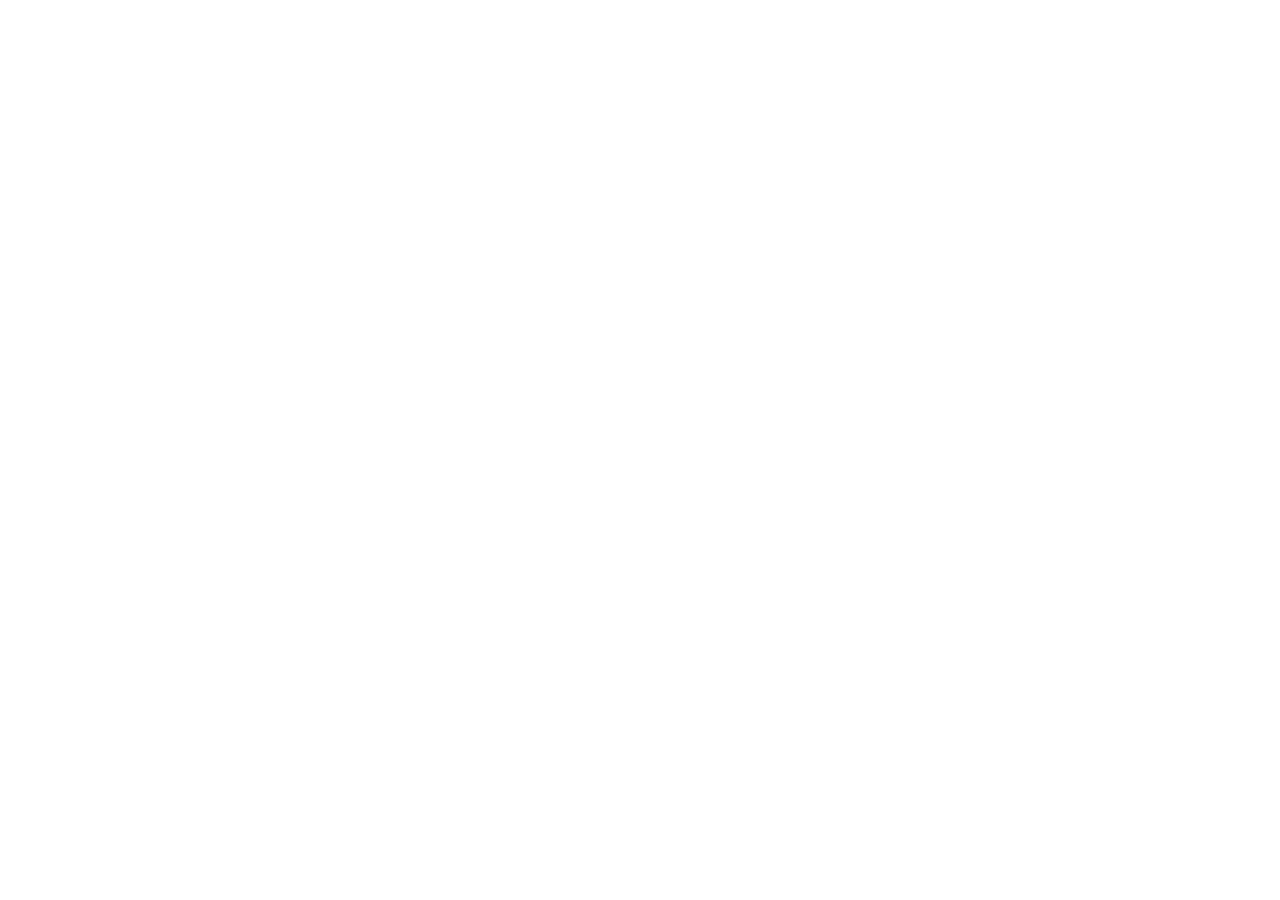
==== remote.html @ 9c7eb5ee "Add files via upload" ====
<!DOCTYPE html>
<html>
<head>
    <meta charset='utf-8'>
    <meta http-equiv='X-UA-Compatible' content='IE=edge'>
    <title>Page Title</title>
    <meta name='viewport' content='width=device-width, initial-scale=1'>
    <link rel='stylesheet' type='text/css' media='screen' href='remote.css'>
    <script src='main.js'></script>
</head>
<body>
    
</body>
</html>
---- remote.css ----
a {
    text-decoration: none !important;
}
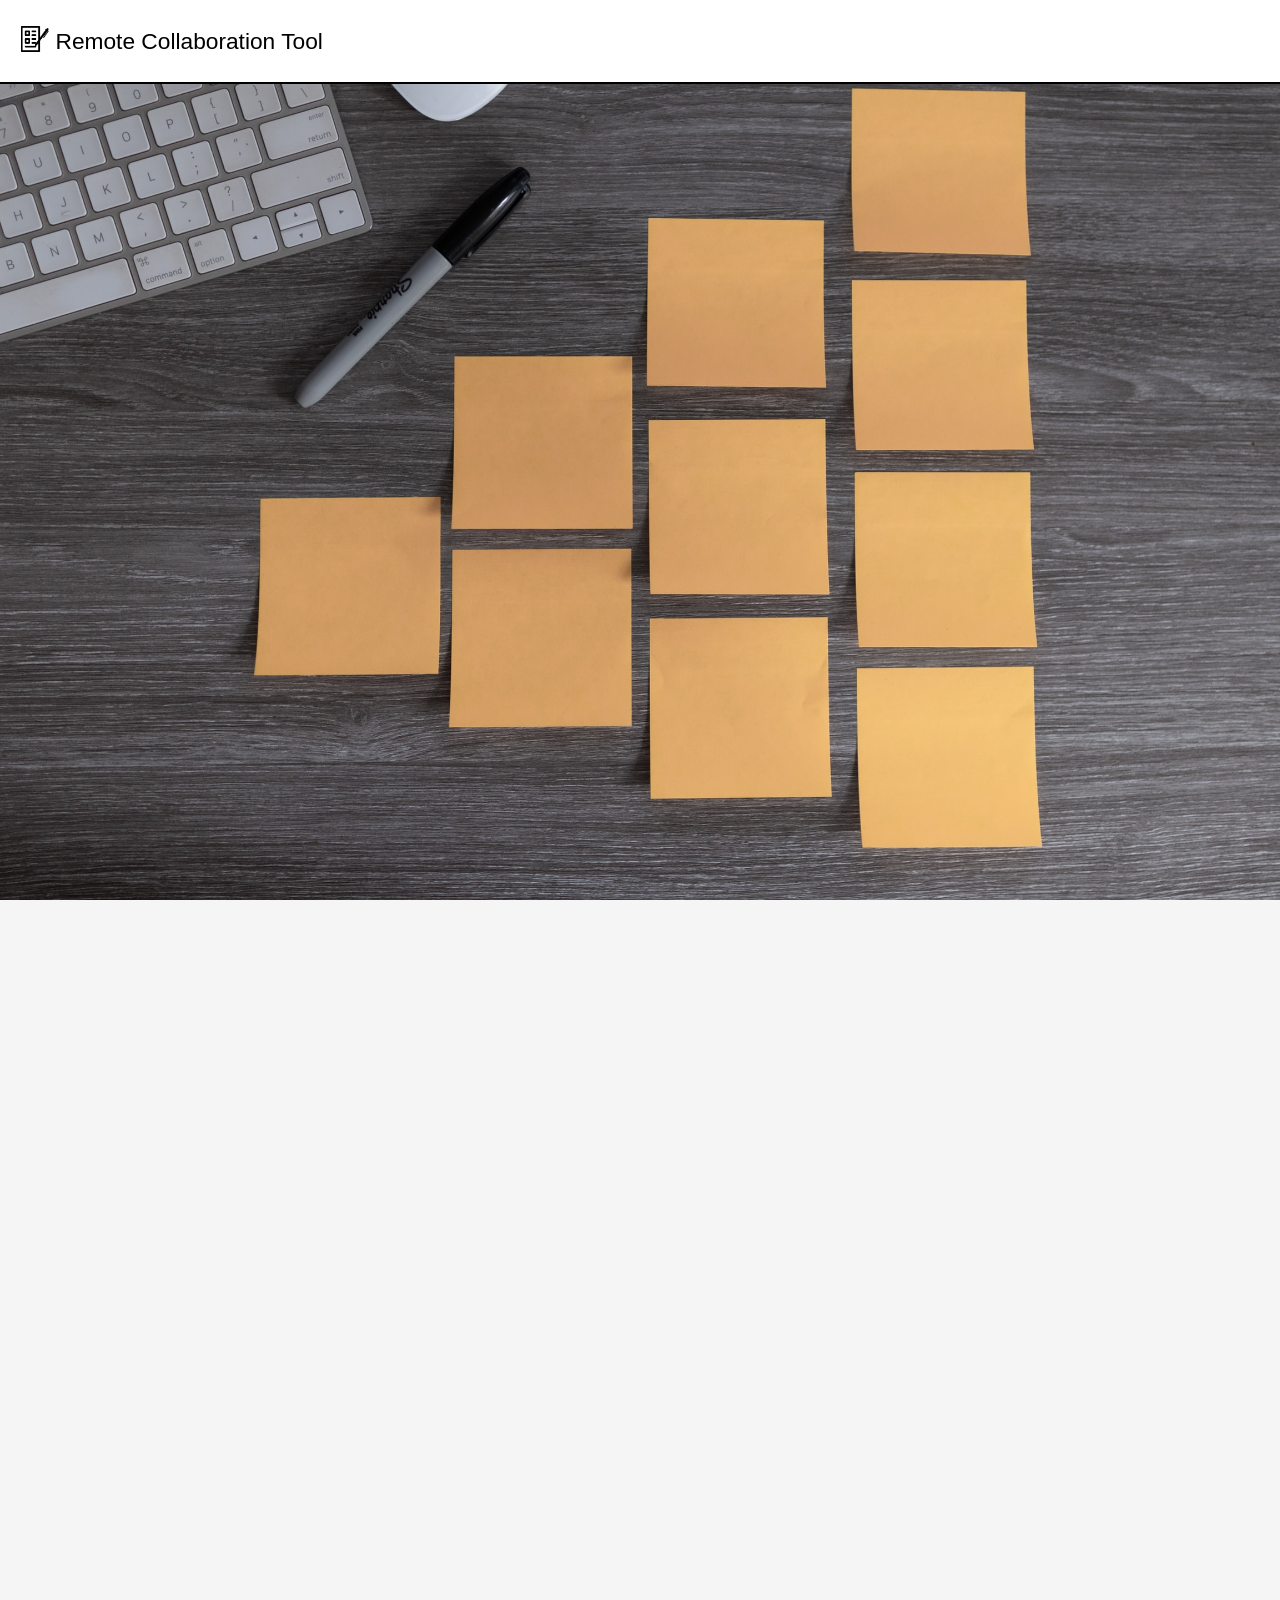
==== commit 40cefc78: "New commit" ====
--- a/remote.html
+++ b/remote.html
@@ -1,14 +1,33 @@
 <!DOCTYPE html>
 <html>
 <head>
-    <meta charset='utf-8'>
-    <meta http-equiv='X-UA-Compatible' content='IE=edge'>
-    <title>Page Title</title>
-    <meta name='viewport' content='width=device-width, initial-scale=1'>
+    
+    <title>Collaboration Tool</title>
+    <link rel="icon">
+    <link rel="icon" href="Screenshot (163).png">
     <link rel='stylesheet' type='text/css' media='screen' href='remote.css'>
     <script src='main.js'></script>
+    <link href="https://fonts.googleapis.com/css2?family=Josefin+Sans:wght@300&display=swap" rel="stylesheet">
+    <link rel="stylesheet" href="https://stackpath.bootstrapcdn.com/bootstrap/4.5.0/css/bootstrap.min.css" integrity="sha384-9aIt2nRpC12Uk9gS9baDl411NQApFmC26EwAOH8WgZl5MYYxFfc+NcPb1dKGj7Sk" crossorigin="anonymous">
 </head>
 <body>
-    
+
+    <!-- NAVBAR -->
+<nav class="navbar navbar-dark bg-dark" id="navigation">
+    <a class="navbar-brand" id="brand" href="#home">
+      <img src="Screenshot (163).png" width="30" height="30" class="d-inline-block align-top" alt="logo can't load">
+      Remote Collaboration Tool
+    </a>
+  </nav>
+    <!-- END OF NAVBAR -->
+
+<div id="home">
+
+</div>
+
+<div id="about">
+
+</div>
+
 </body>
 </html>
--- a/remote.css
+++ b/remote.css
@@ -1,3 +1,27 @@
-a {
-    text-decoration: none !important;
+html{
+    scroll-behavior: smooth;
+}
+body {
+    font-family: 'Josefin Sans', sans-serif;
+}
+#brand {
+    color: black !important;
+    font-size: 142%;
+}
+#navigation {
+    position: fixed;
+    padding: 1.5%;
+    border-bottom: 2px solid black;
+    width: 100%;
+    background-color: white !important;
+}
+#home {
+    background-attachment: fixed;
+    background-image: url(twoimg.jpg);
+    background-size: cover !important;
+    height: 100vh;
+}
+#about {
+    height: 100vh;   
+    background-color: whitesmoke;
 }
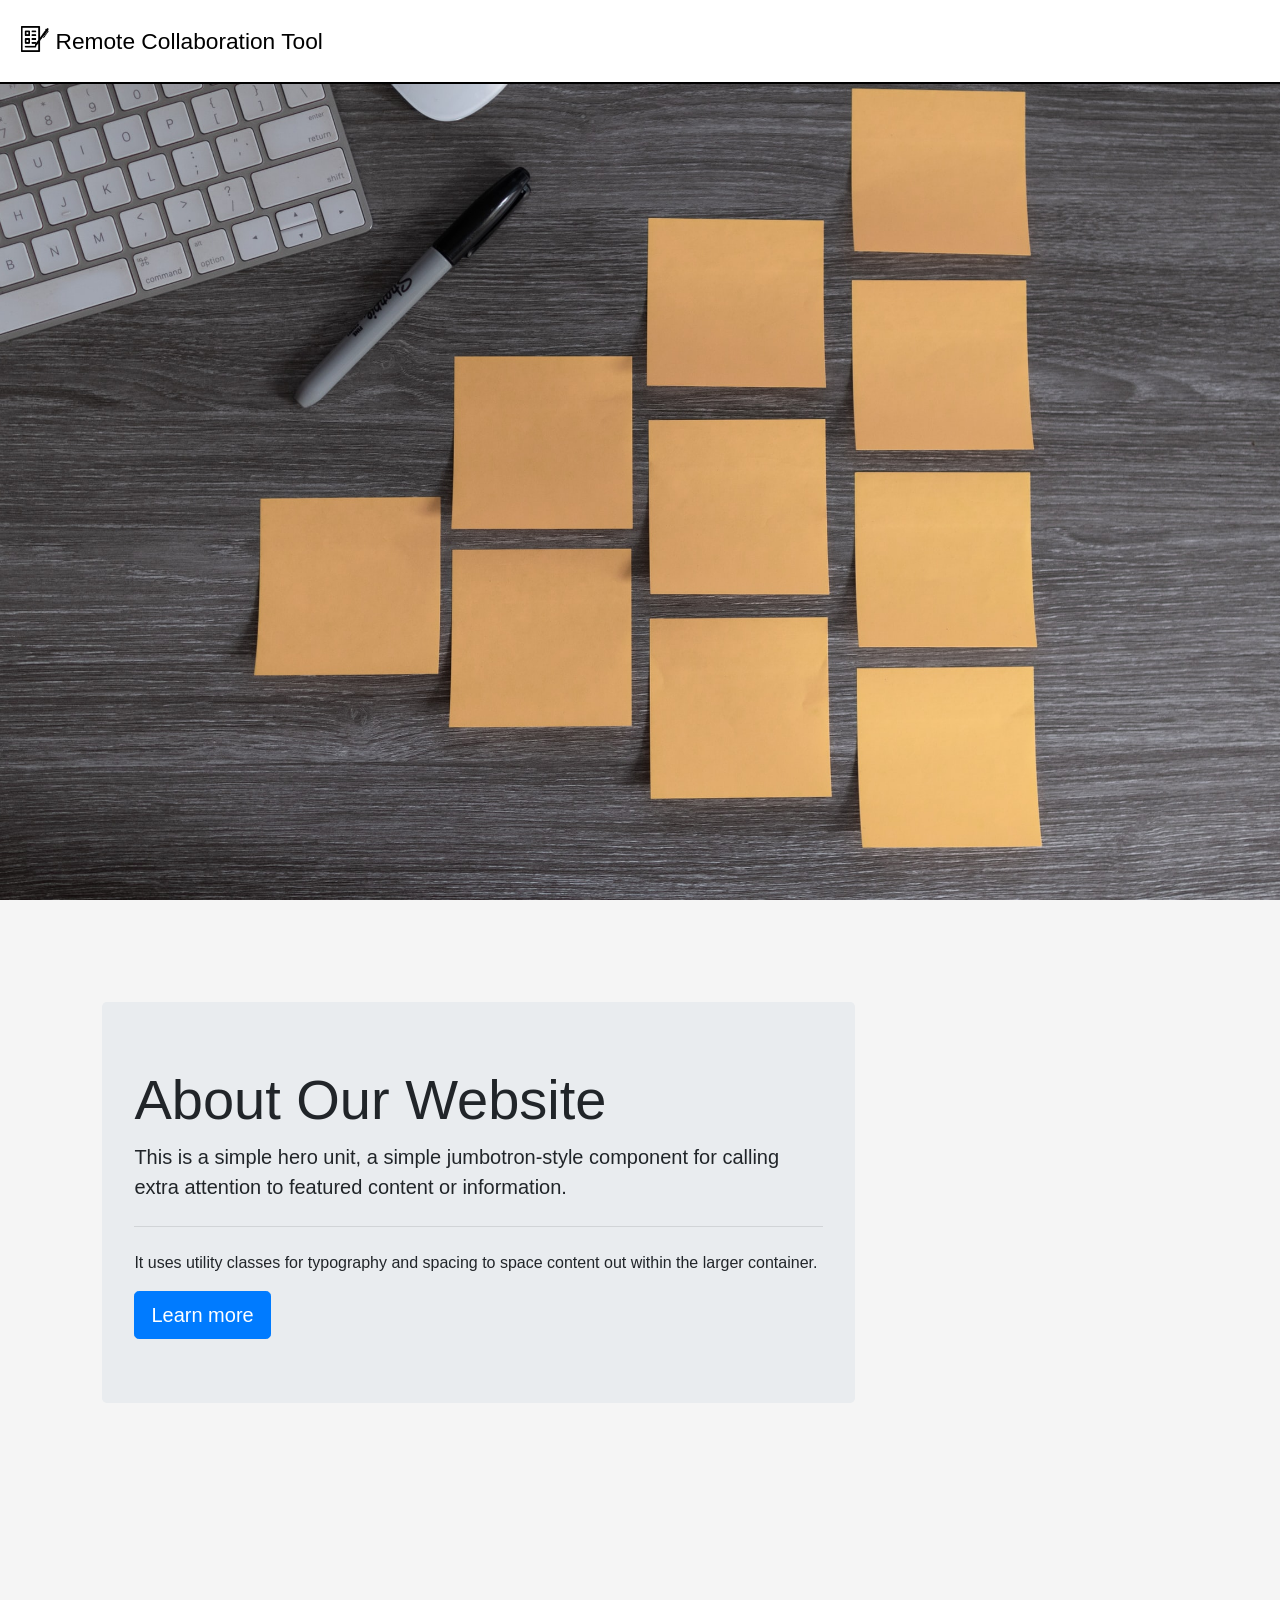
==== commit c73fcf2c: "jumbotron added" ====
--- a/remote.html
+++ b/remote.html
@@ -26,7 +26,15 @@
 </div>
 
 <div id="about">
-
+  <!-- JUMBOTRON -->
+  <div class="jumbotron" id="jumbo">
+    <h1 class="display-4">About Our Website</h1>
+    <p class="lead">This is a simple hero unit, a simple jumbotron-style component for calling extra attention to featured content or information.</p>
+    <hr class="my-4">
+    <p>It uses utility classes for typography and spacing to space content out within the larger container.</p>
+    <a class="btn btn-primary btn-lg" href="#" role="button">Learn more</a>
+  </div>
+  <!-- JUMBOTRON ENDED -->
 </div>
 
 </body>
--- a/remote.css
+++ b/remote.css
@@ -24,4 +24,8 @@
 #about {
     height: 100vh;   
     background-color: whitesmoke;
+    padding: 8%;
+}
+#jumbo {
+    width: 70%;
 }
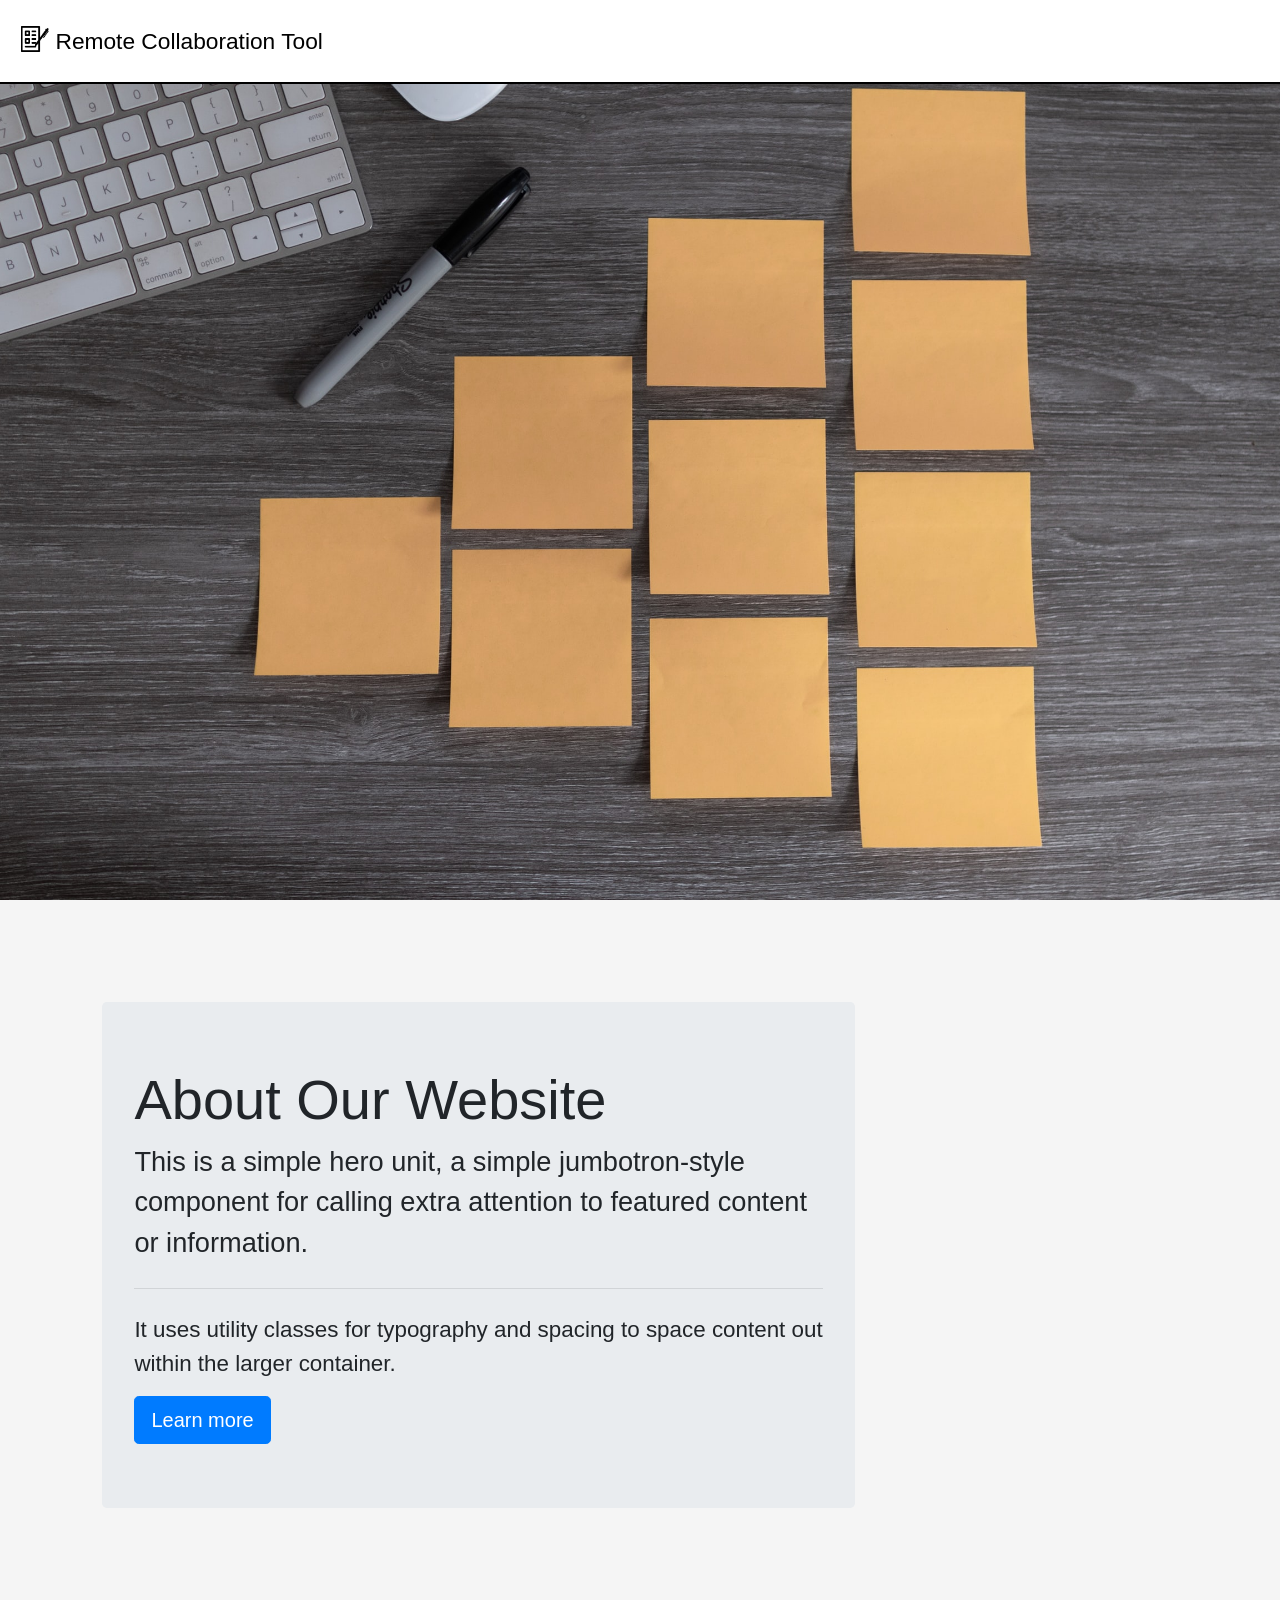
==== commit 2cbe25db: "editted font in jumbotron" ====
--- a/remote.html
+++ b/remote.html
@@ -29,9 +29,9 @@
   <!-- JUMBOTRON -->
   <div class="jumbotron" id="jumbo">
     <h1 class="display-4">About Our Website</h1>
-    <p class="lead">This is a simple hero unit, a simple jumbotron-style component for calling extra attention to featured content or information.</p>
+    <p class="lead" style="font-size: 170%;">This is a simple hero unit, a simple jumbotron-style component for calling extra attention to featured content or information.</p>
     <hr class="my-4">
-    <p>It uses utility classes for typography and spacing to space content out within the larger container.</p>
+    <p style="font-size: 140%;">It uses utility classes for typography and spacing to space content out within the larger container.</p>
     <a class="btn btn-primary btn-lg" href="#" role="button">Learn more</a>
   </div>
   <!-- JUMBOTRON ENDED -->
--- a/remote.css
+++ b/remote.css
@@ -28,4 +28,6 @@
 }
 #jumbo {
     width: 70%;
+    font-family: 'Josefin Sans', sans-serif;
+
 }
